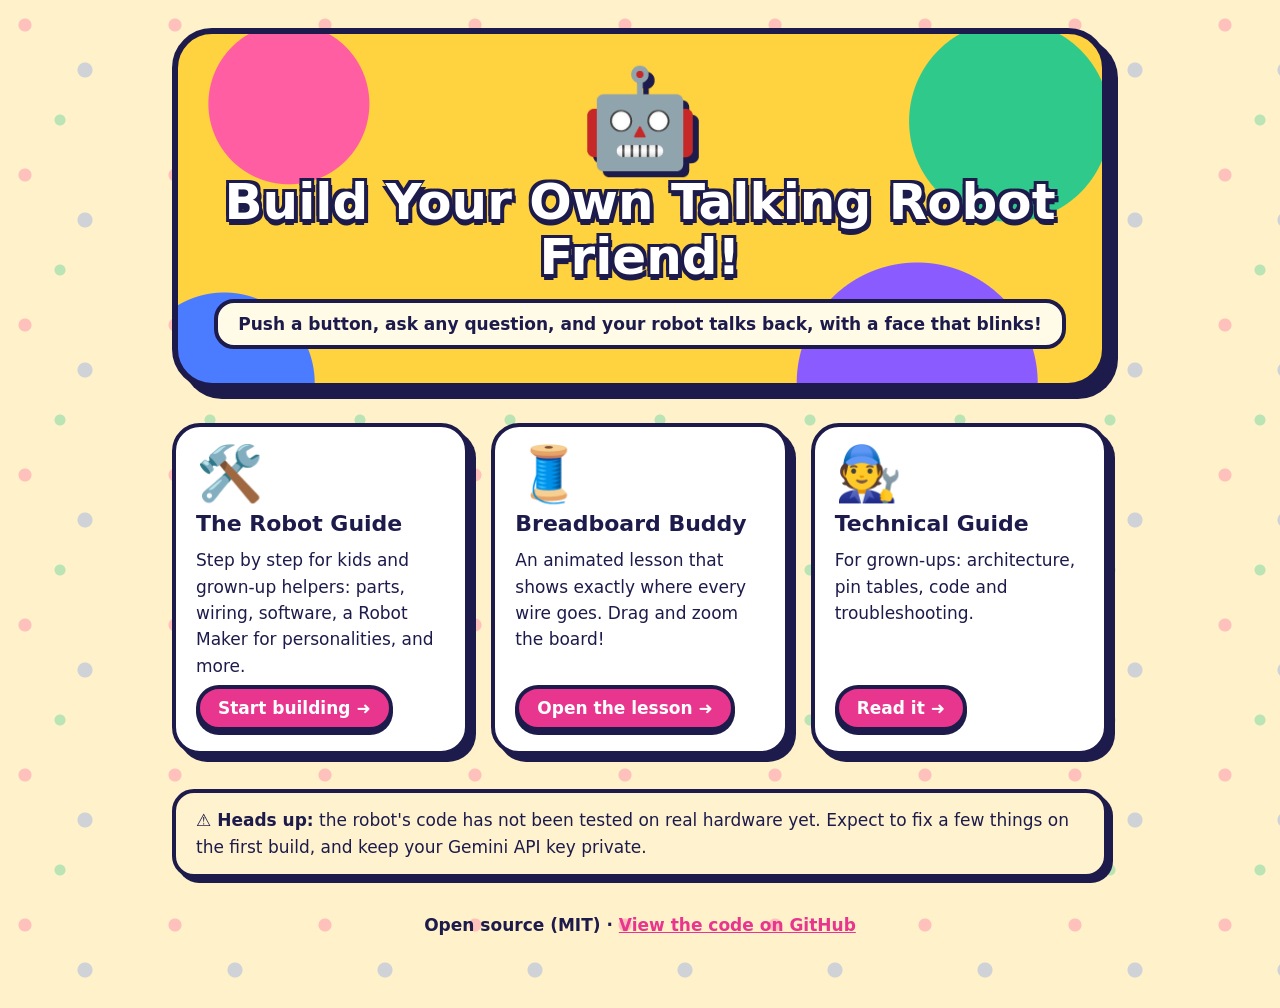
==== index.html @ 12add331 "Initial commit: AI Companion robot (ESP32-S3 + Gemini Live) with interactive guides" ====
<!DOCTYPE html>
<html lang="en">
<head>
<meta charset="utf-8">
<meta name="viewport" content="width=device-width, initial-scale=1">
<title>AI Companion Robot · Build a talking robot friend!</title>
<style>
:root{--ink:#1d1b4b;--sun:#ffd23f}
*{box-sizing:border-box}
body{margin:0;color:var(--ink);font:17px/1.55 "Arial Rounded MT Bold","Trebuchet MS",system-ui,sans-serif;background:#fff1c9;
 background-image:radial-gradient(circle at 25px 25px,#ff5fa255 6px,transparent 7px),radial-gradient(circle at 85px 70px,#4b7bff44 7px,transparent 8px),radial-gradient(circle at 60px 120px,#2fc98b55 5px,transparent 6px);background-size:150px 150px}
.wrap{max-width:980px;margin:0 auto;padding:28px 22px 70px}
.hero{text-align:center;padding:34px 24px;border:6px solid var(--ink);border-radius:40px;box-shadow:10px 10px 0 var(--ink);
 background:radial-gradient(circle at 12% 20%,#ff5fa2 0 80px,transparent 81px),radial-gradient(circle at 90% 25%,#2fc98b 0 100px,transparent 101px),radial-gradient(circle at 80% 100%,#8a5cff 0 120px,transparent 121px),radial-gradient(circle at 5% 100%,#4b7bff 0 90px,transparent 91px),var(--sun)}
.robot{font-size:96px;line-height:1.05;display:inline-block;filter:drop-shadow(6px 6px 0 var(--ink));animation:bob 2s ease-in-out infinite}
@keyframes bob{50%{transform:translateY(-12px) rotate(4deg)}}
h1{margin:6px 0;font-size:clamp(30px,5.5vw,50px);line-height:1.1;color:#fff;text-shadow:4px 4px 0 var(--ink),-3px -3px 0 var(--ink),3px -3px 0 var(--ink),-3px 3px 0 var(--ink),0 6px 0 var(--ink)}
.hero p{display:inline-block;background:#fffbe6;border:4px solid var(--ink);border-radius:20px;padding:8px 20px;margin:8px 0 0;font-weight:700}
.cards{display:grid;grid-template-columns:repeat(auto-fit,minmax(270px,1fr));gap:22px;margin:34px 0}
a.card{display:flex;flex-direction:column;gap:6px;text-decoration:none;color:var(--ink);background:#fff;border:4px solid var(--ink);border-radius:28px;box-shadow:7px 7px 0 var(--ink);padding:20px;transition:transform .15s}
a.card:hover{transform:translate(-3px,-6px) rotate(-1deg)}
a.card .ic{font-size:54px;line-height:1}
a.card h2{margin:0;font-size:22px}
a.card .go{margin-top:auto;align-self:flex-start;background:#e8358d;color:#fff;border:4px solid var(--ink);border-radius:99px;padding:6px 18px;font-weight:900;box-shadow:0 4px 0 var(--ink)}
.c1{background:#ffe0ef}.c2{background:#e3e9ff}.c3{background:#dcf8ea}
.note{background:#fff3cf;border:4px solid var(--ink);border-radius:22px;box-shadow:5px 5px 0 var(--ink);padding:14px 20px;margin:10px 0}
footer{text-align:center;margin-top:34px;font-weight:700}
footer a{color:#e8358d}
@media(prefers-reduced-motion:reduce){*{animation:none!important}}
</style>
</head>
<body>
<div class="wrap">
  <div class="hero">
    <div class="robot">🤖</div>
    <h1>Build Your Own Talking Robot Friend!</h1>
    <p>Push a button, ask any question, and your robot talks back, with a face that blinks!</p>
  </div>

  <div class="cards">
    <a class="card c1" href="guide-kids.html"><span class="ic">🛠️</span><h2>The Robot Guide</h2><span>Step by step for kids and grown-up helpers: parts, wiring, software, a Robot Maker for personalities, and more.</span><span class="go">Start building ➜</span></a>
    <a class="card c2" href="guide-breadboard.html"><span class="ic">🧵</span><h2>Breadboard Buddy</h2><span>An animated lesson that shows exactly where every wire goes. Drag and zoom the board!</span><span class="go">Open the lesson ➜</span></a>
    <a class="card c3" href="guide.html"><span class="ic">🧑‍🔧</span><h2>Technical Guide</h2><span>For grown-ups: architecture, pin tables, code and troubleshooting.</span><span class="go">Read it ➜</span></a>
  </div>

  <div class="note"><b>⚠️ Heads up:</b> the robot's code has not been tested on real hardware yet. Expect to fix a few things on the first build, and keep your Gemini API key private.</div>

  <footer>Open source (MIT) · <a href="https://github.com/Kukaratza/ai-companion-robot">View the code on GitHub</a></footer>
</div>
</body>
</html>
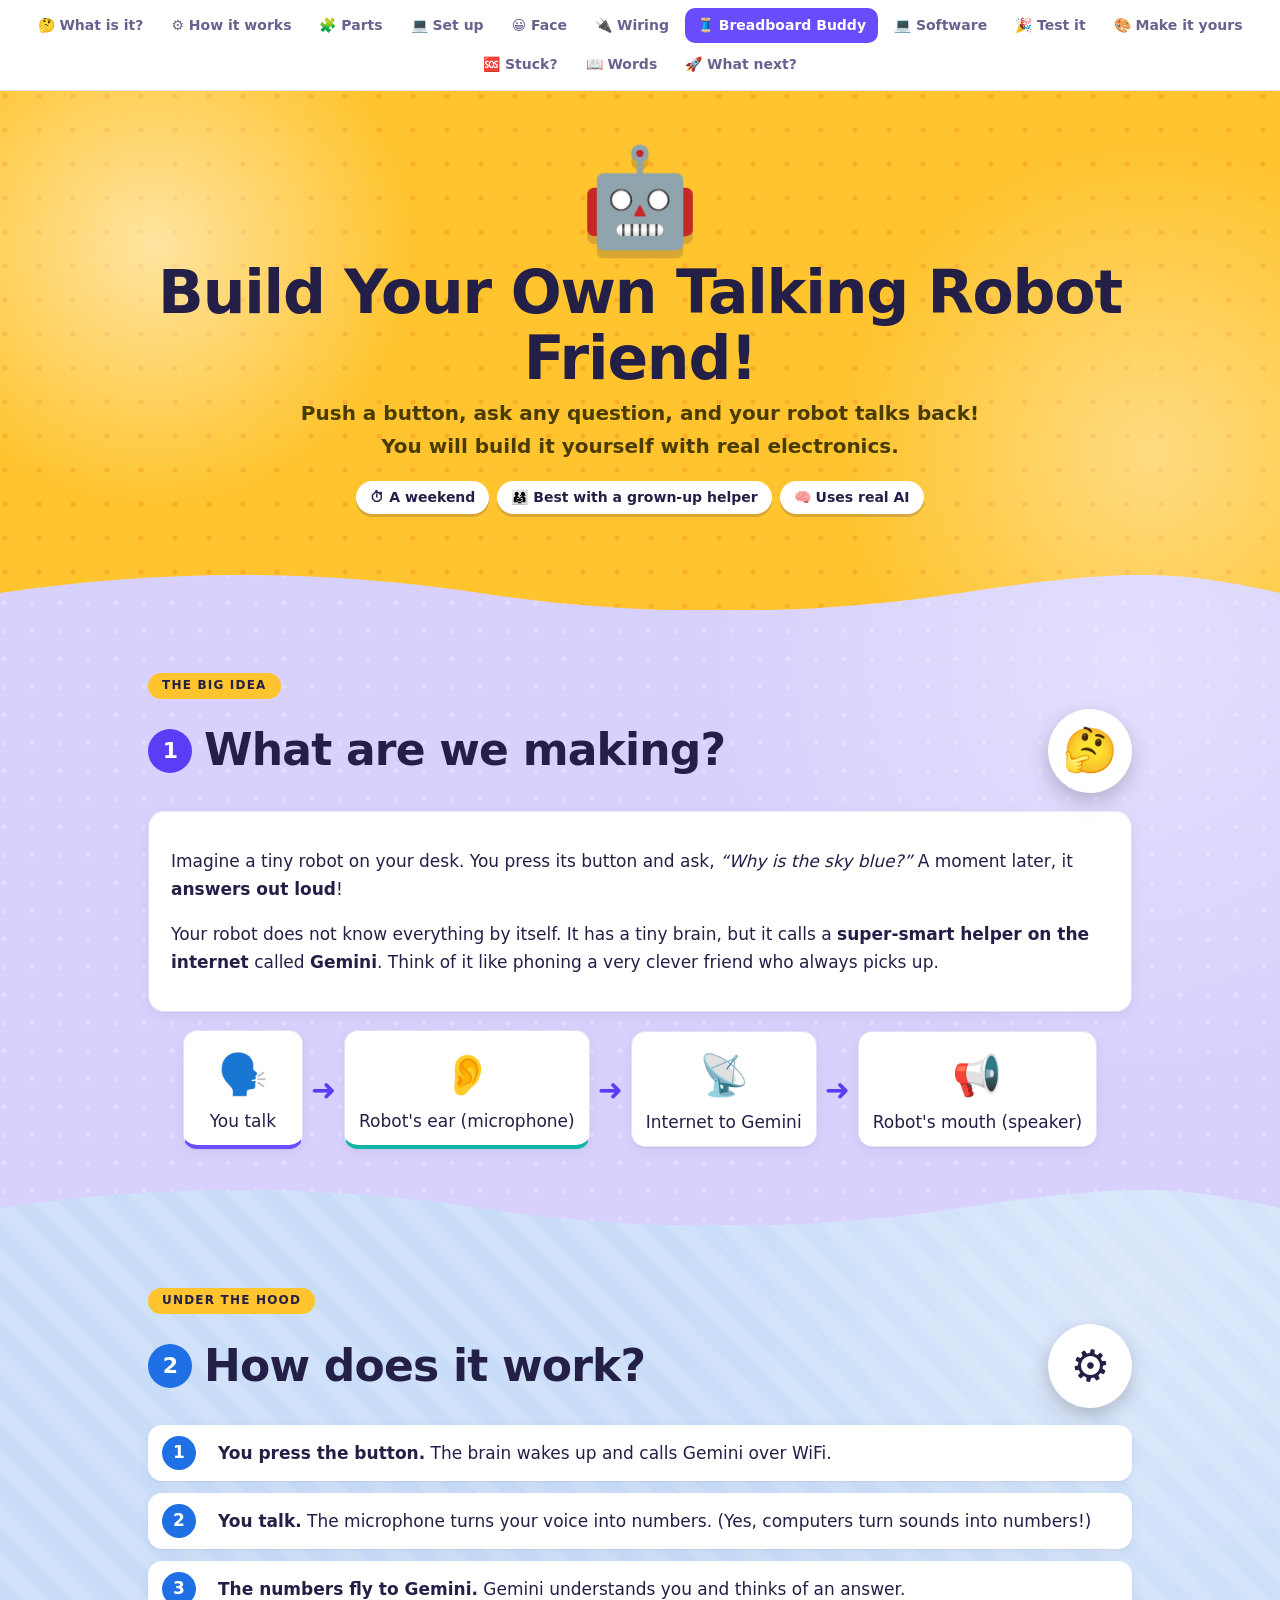
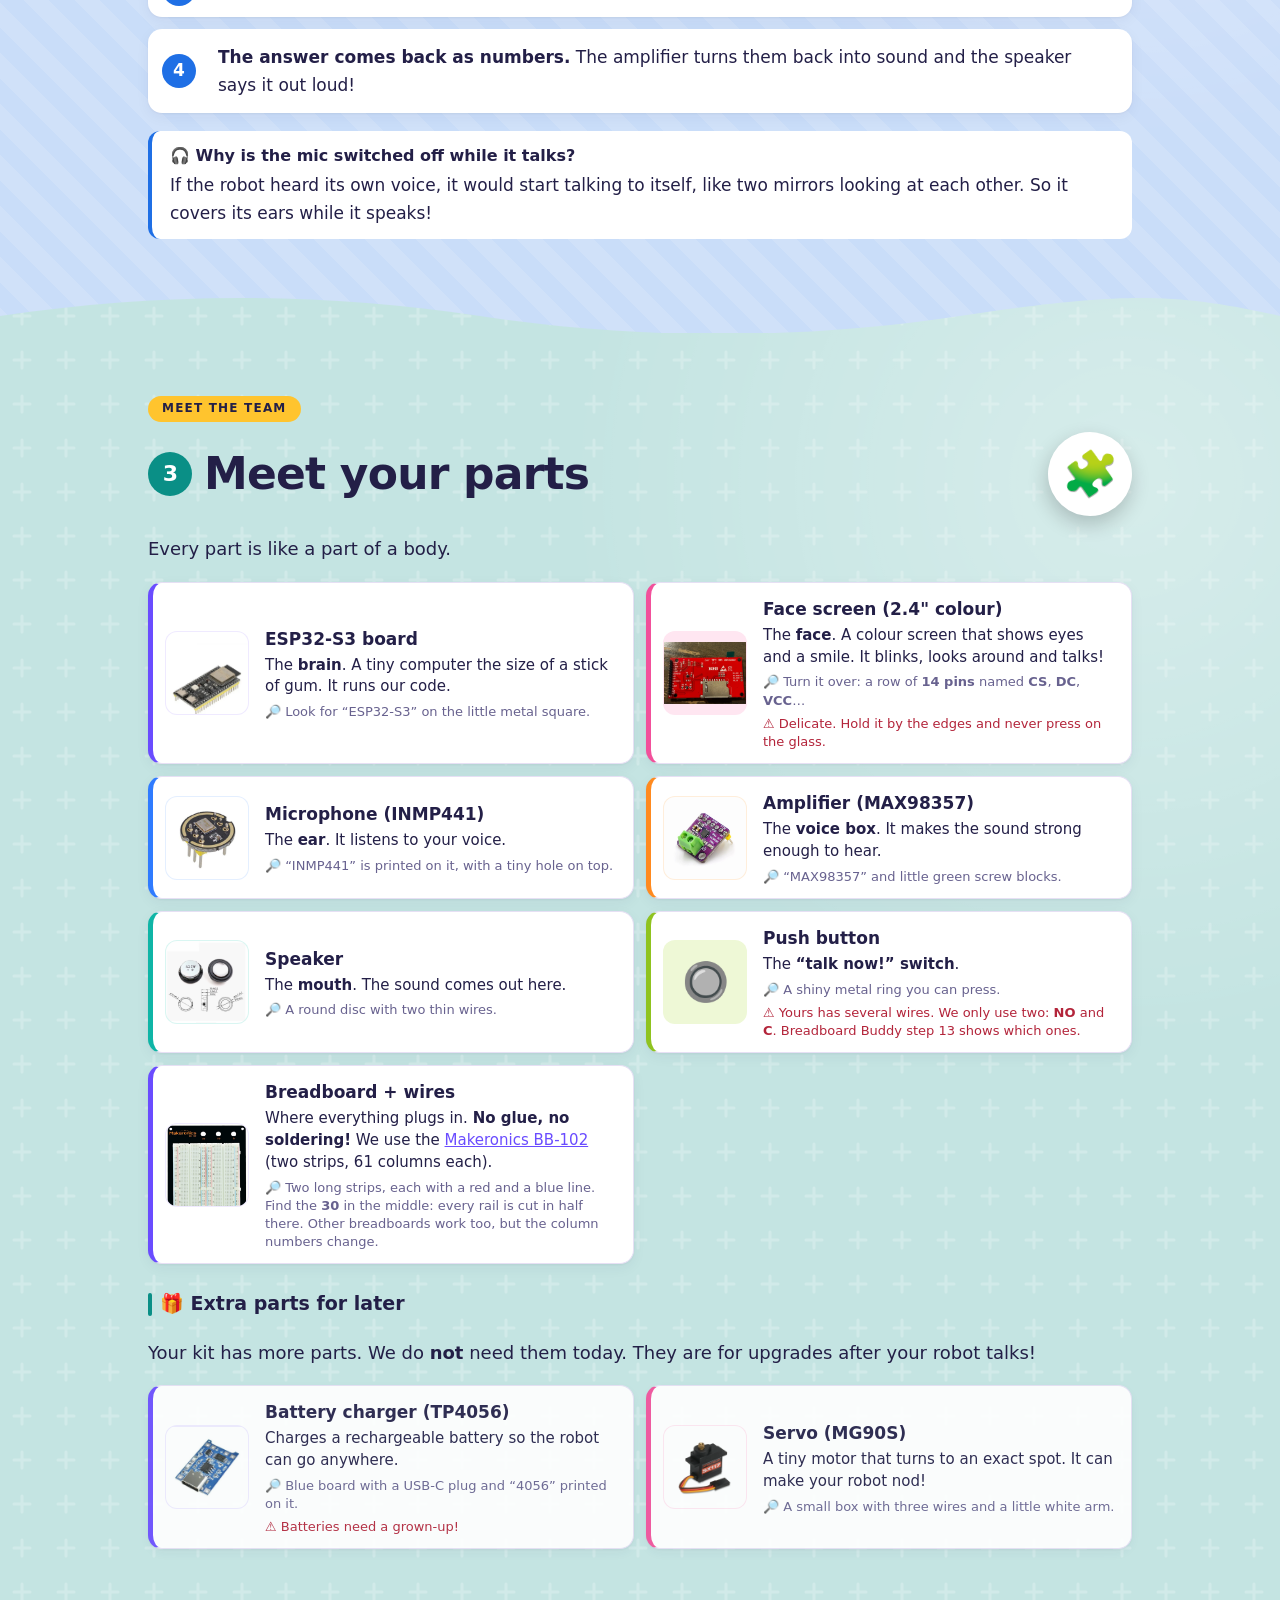
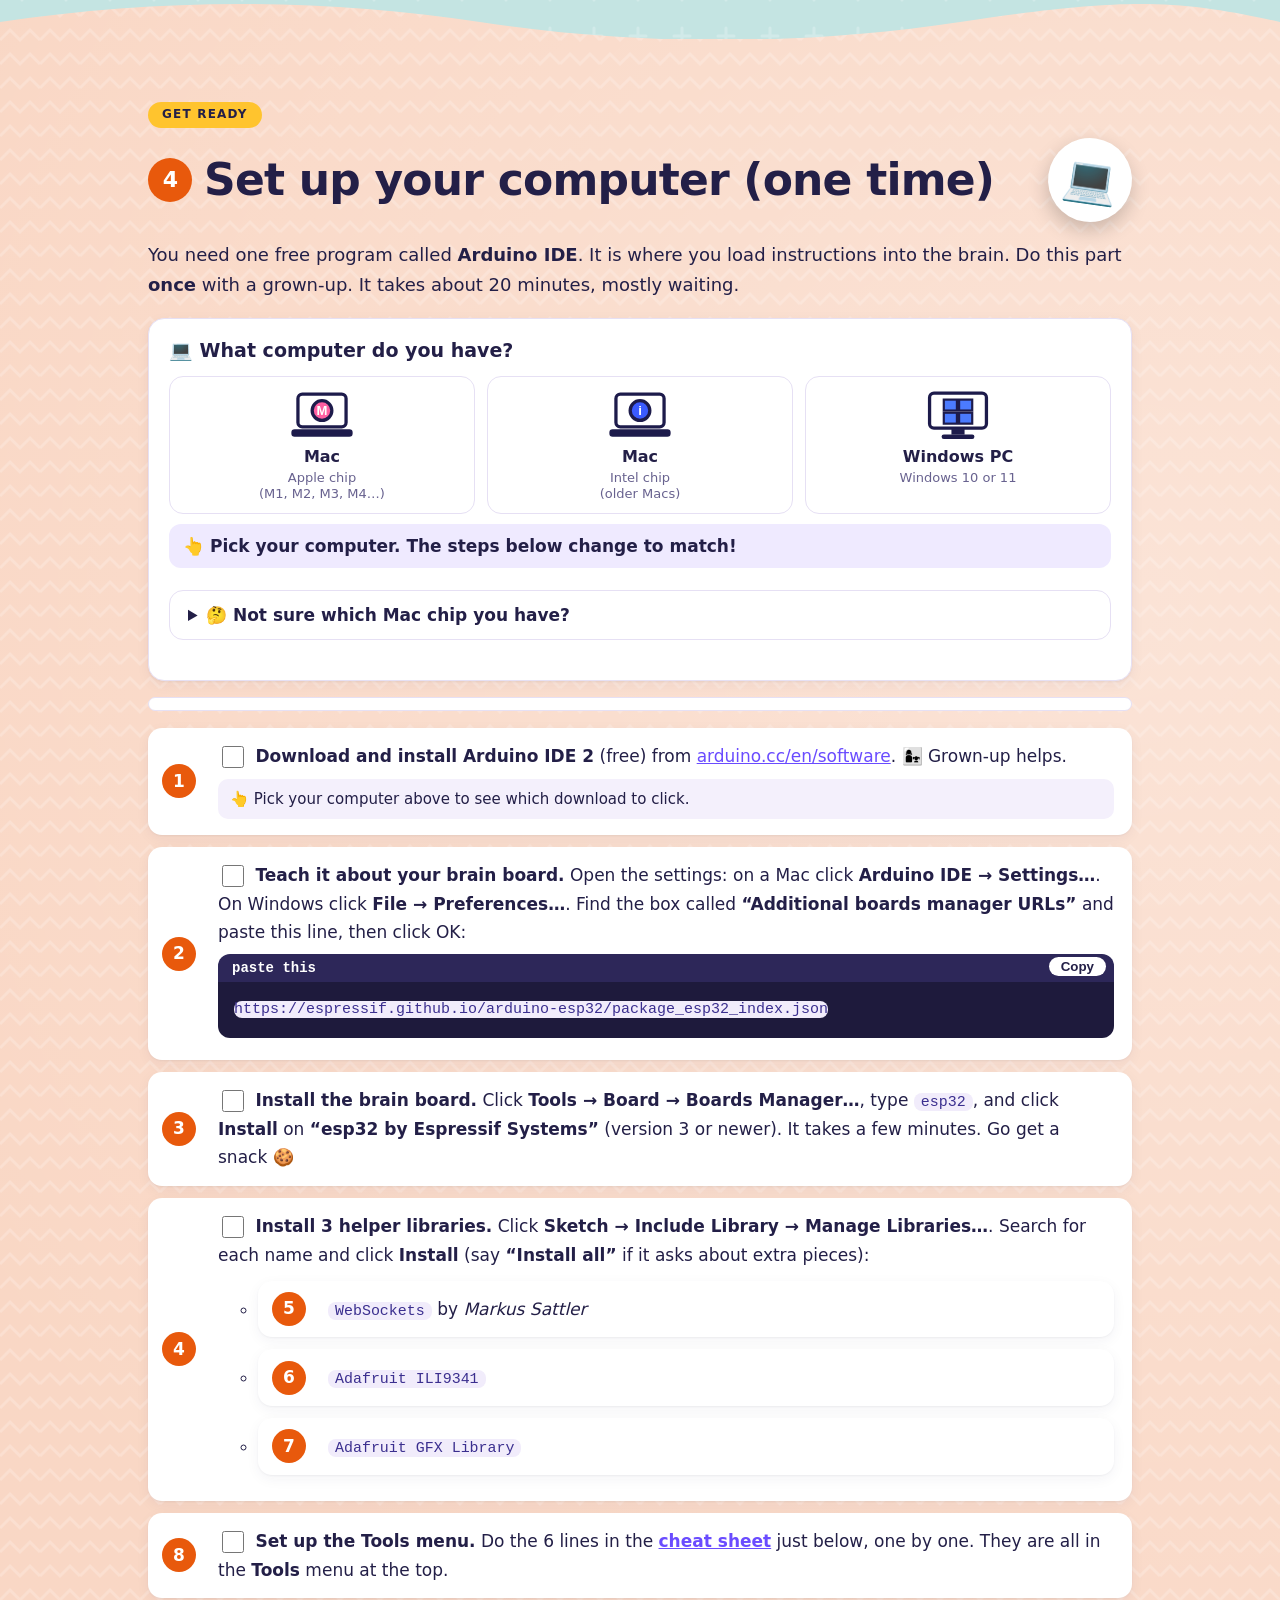
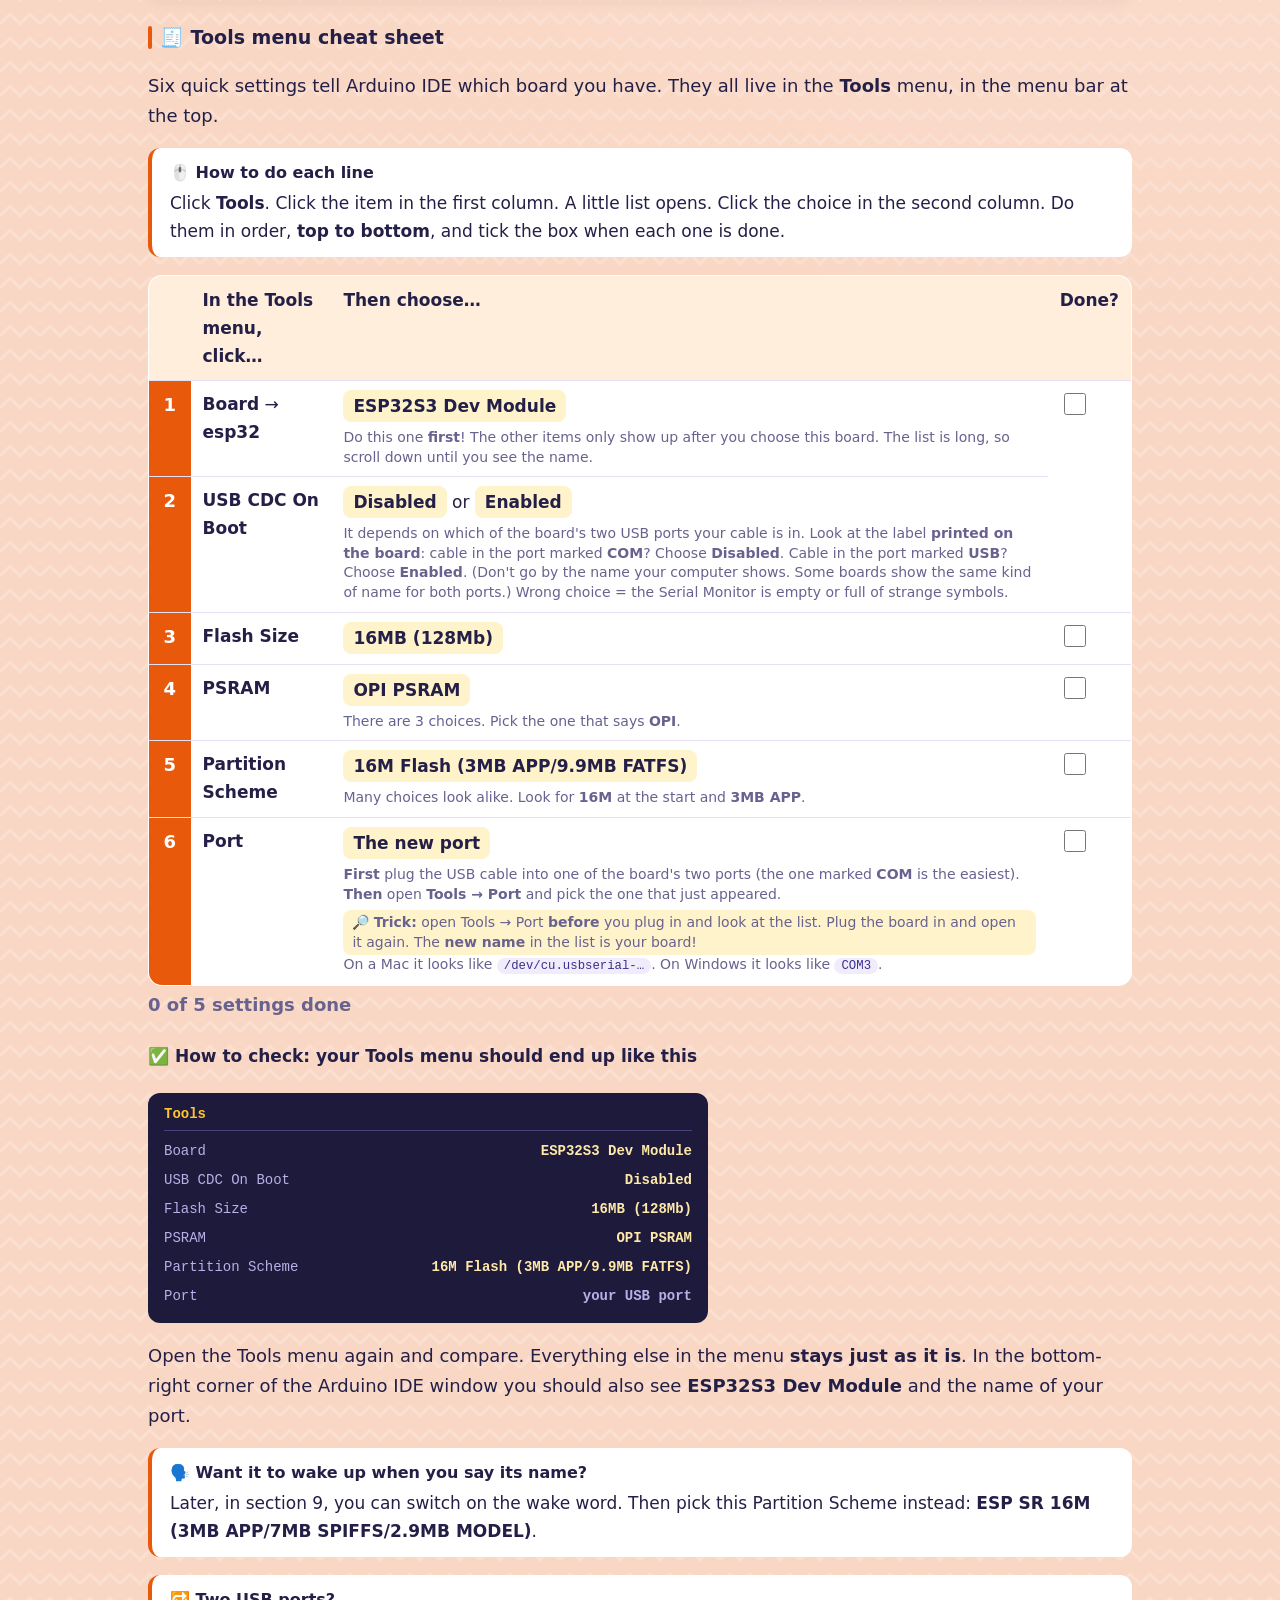
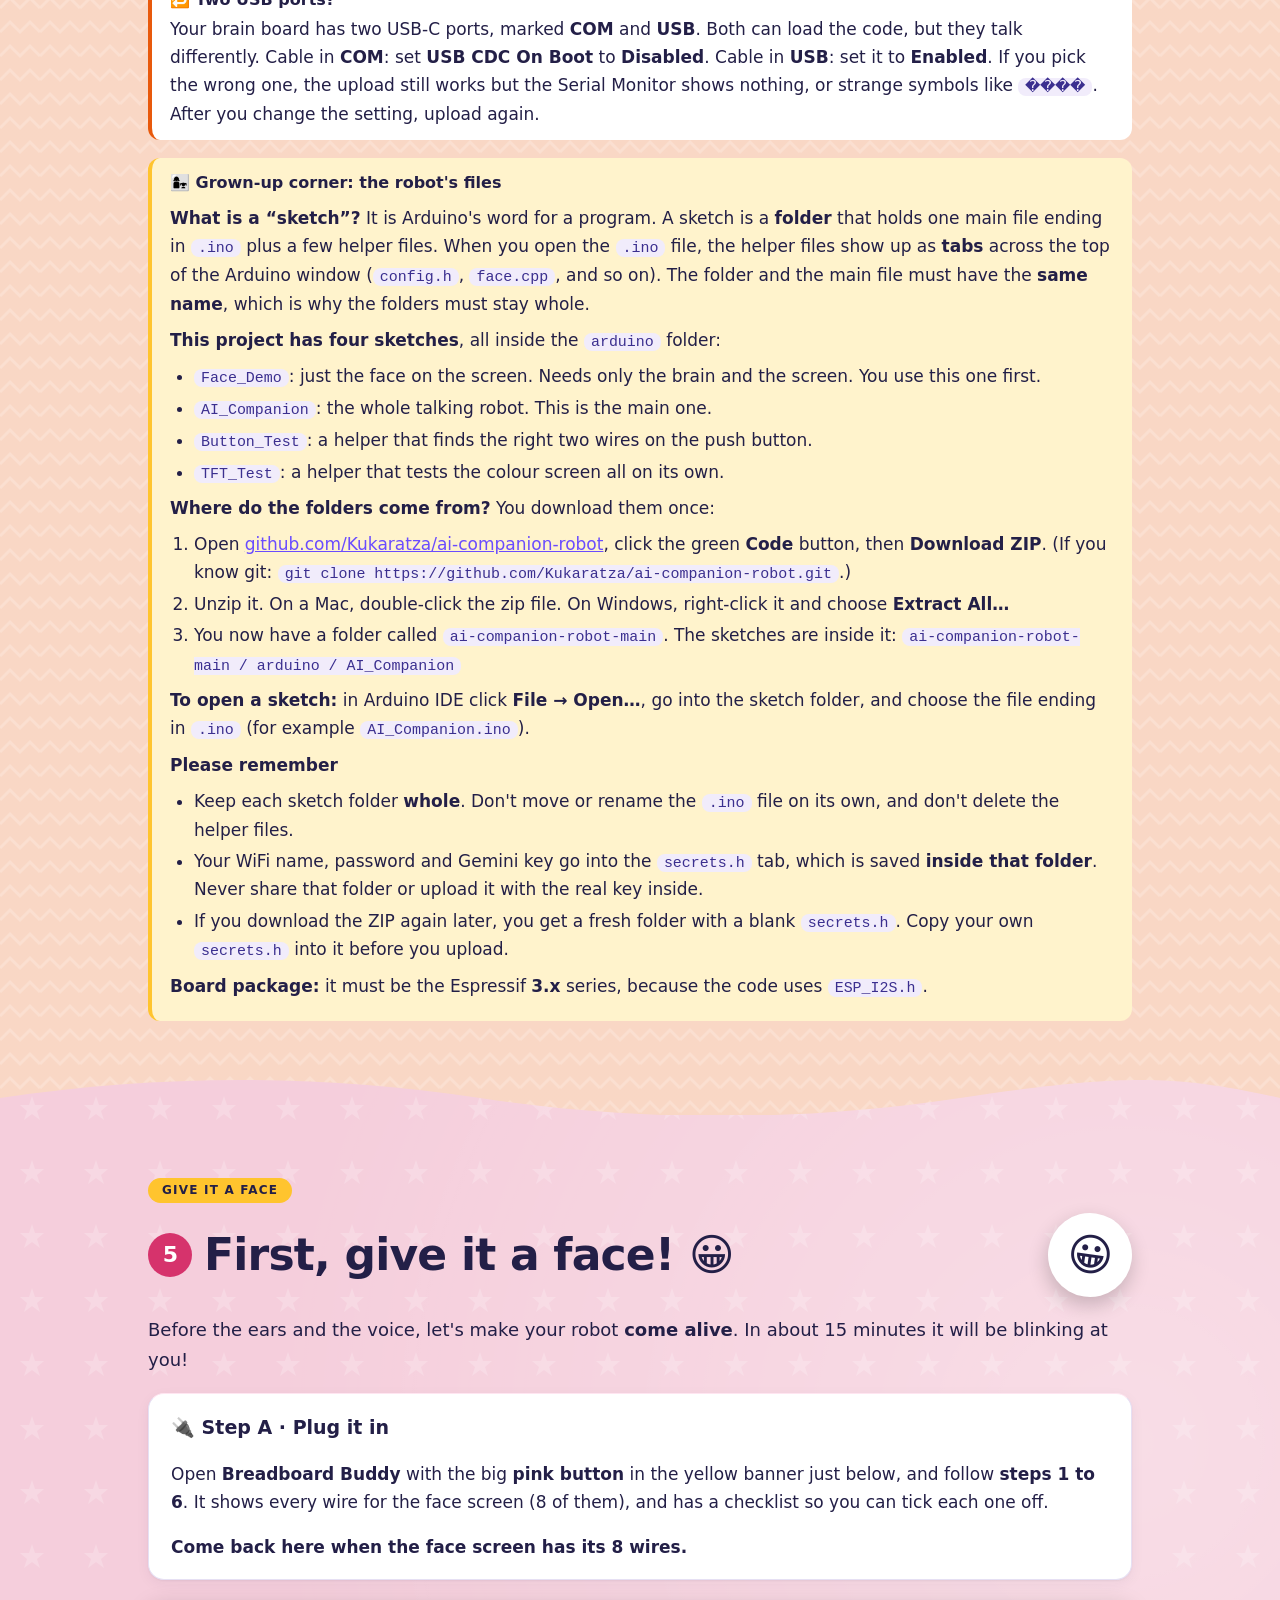
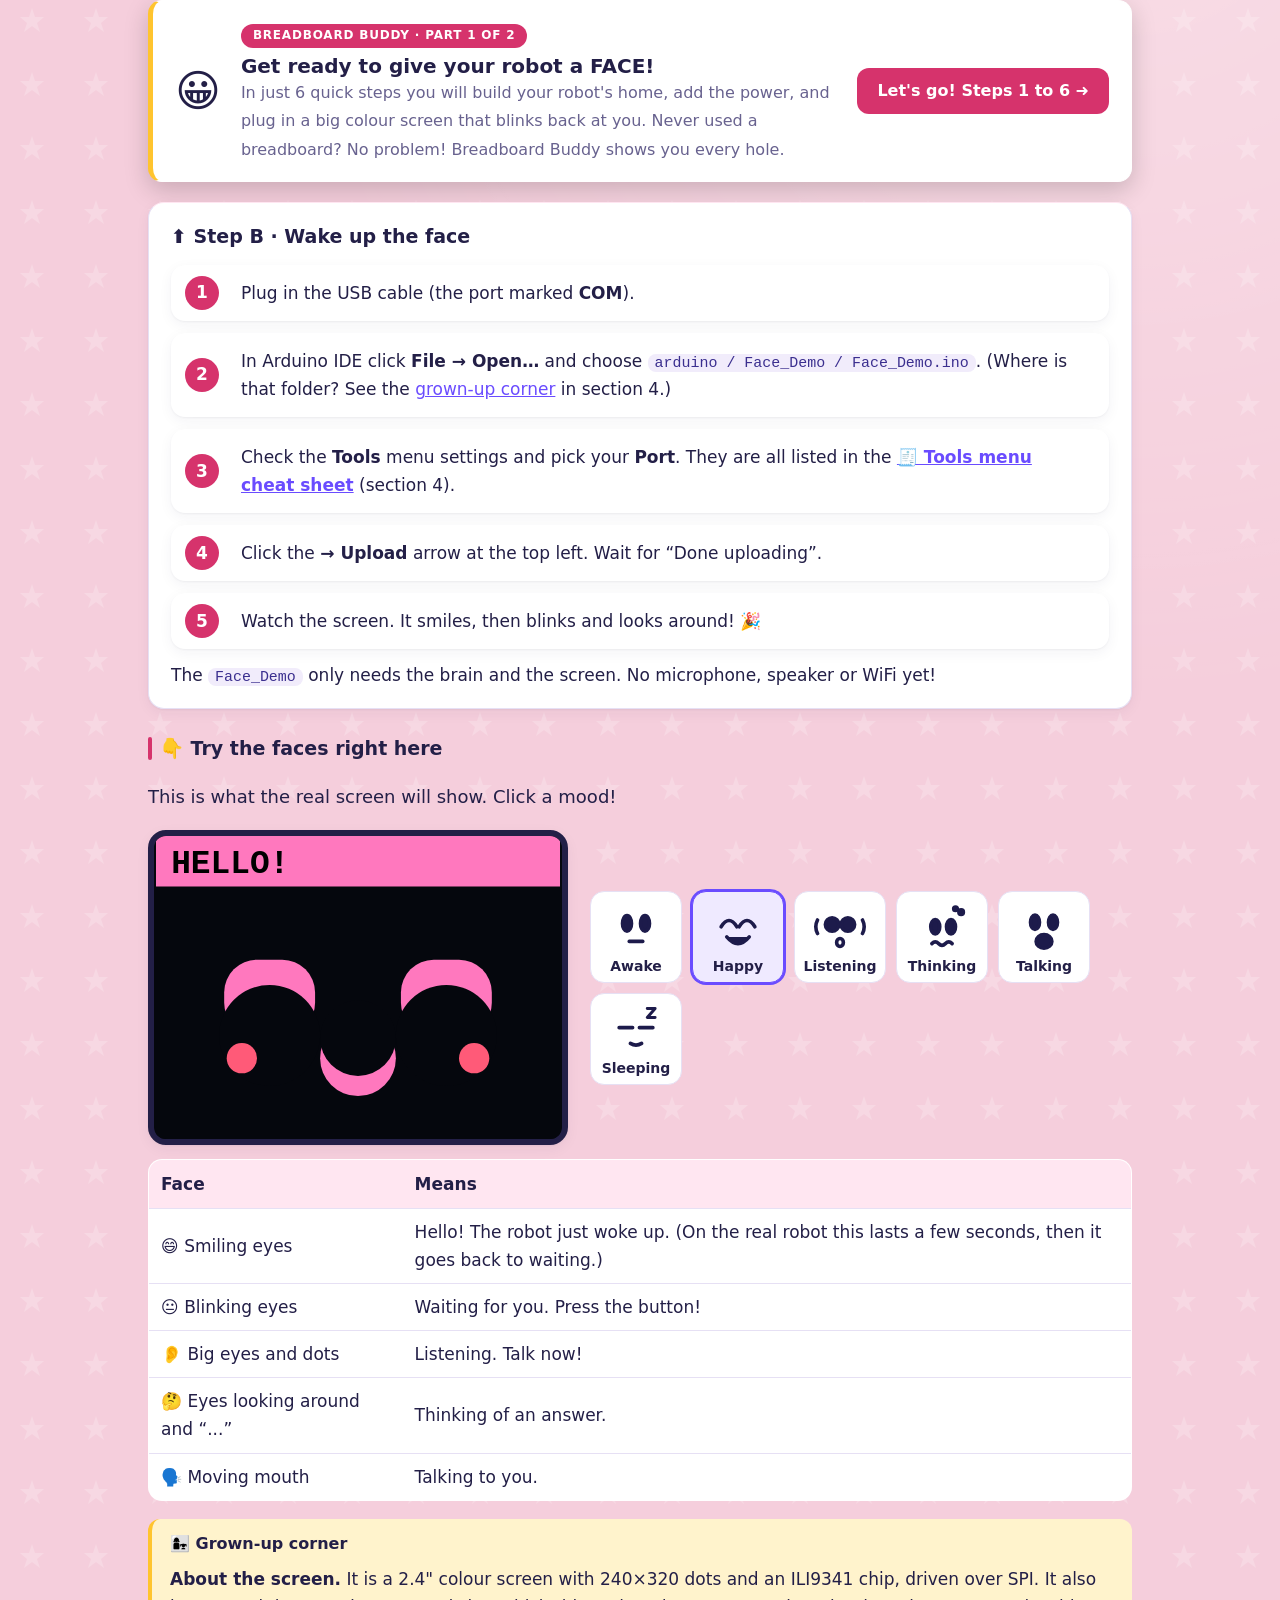
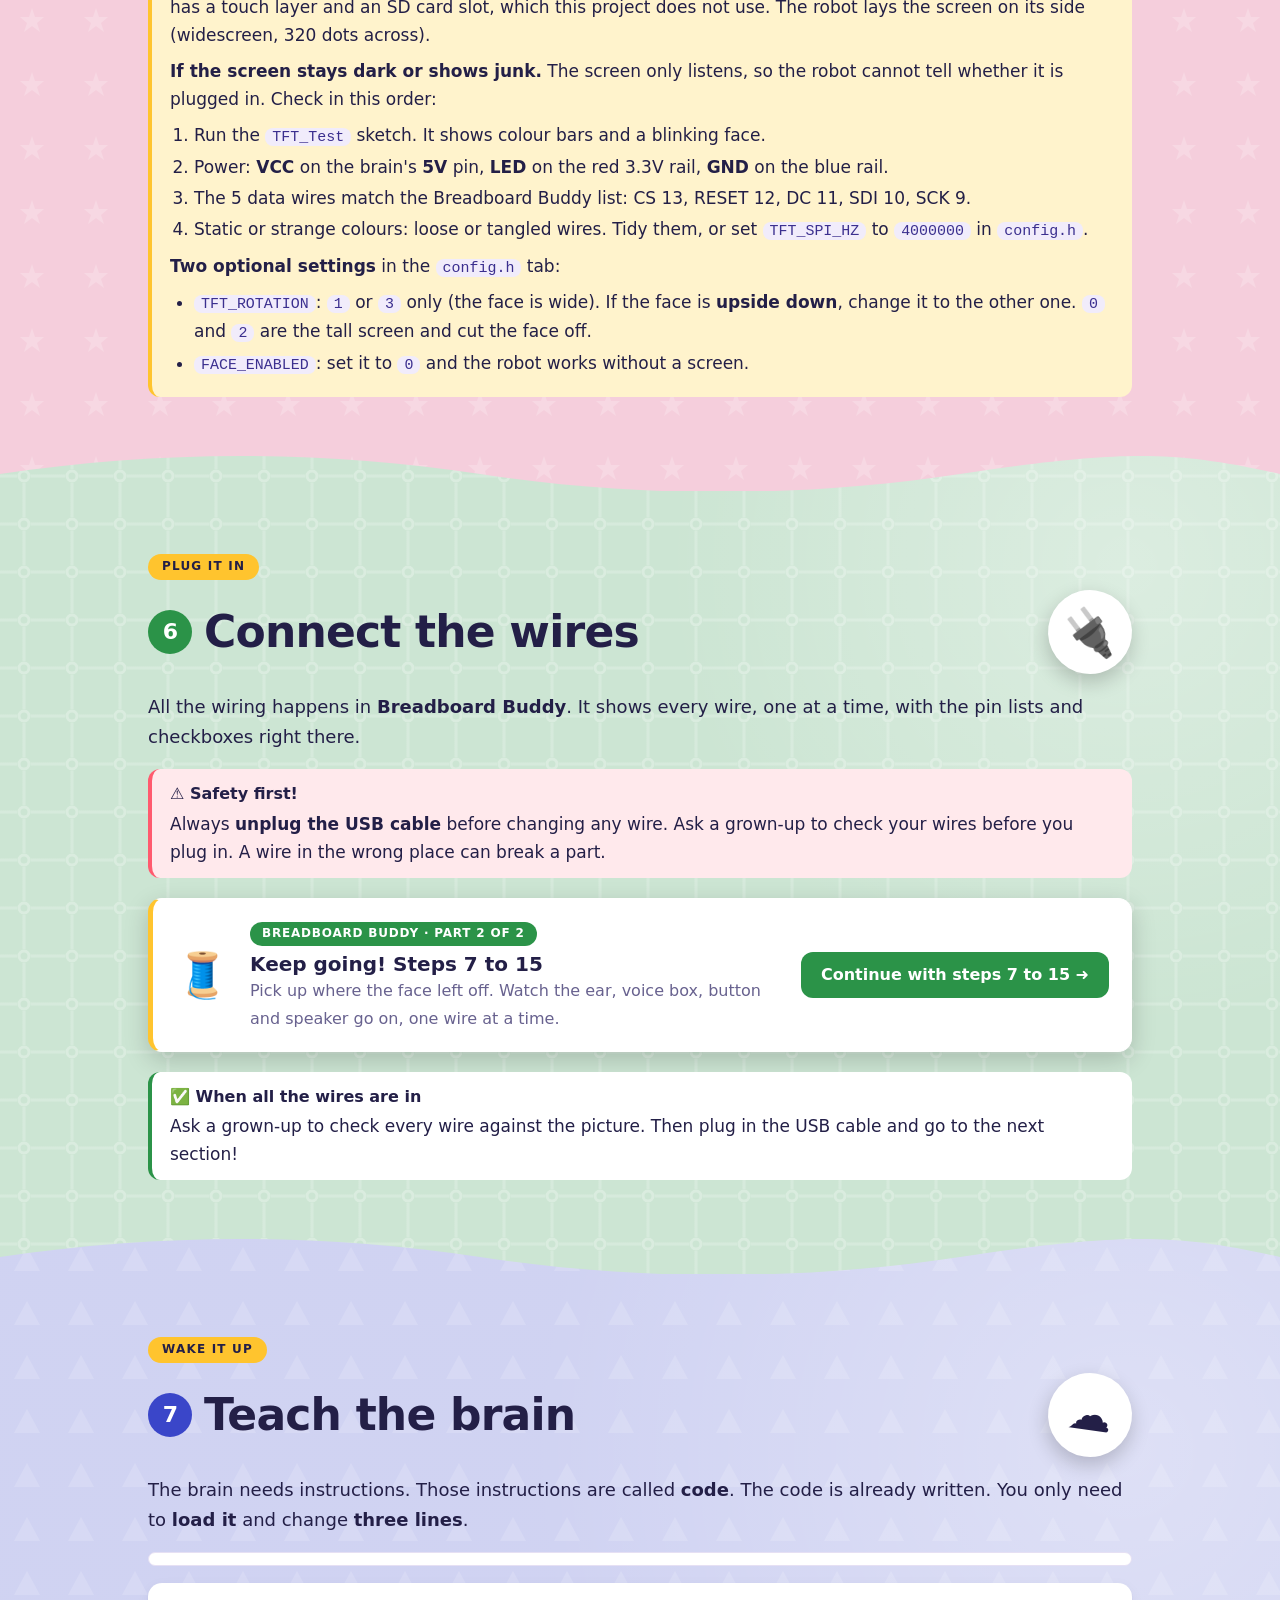
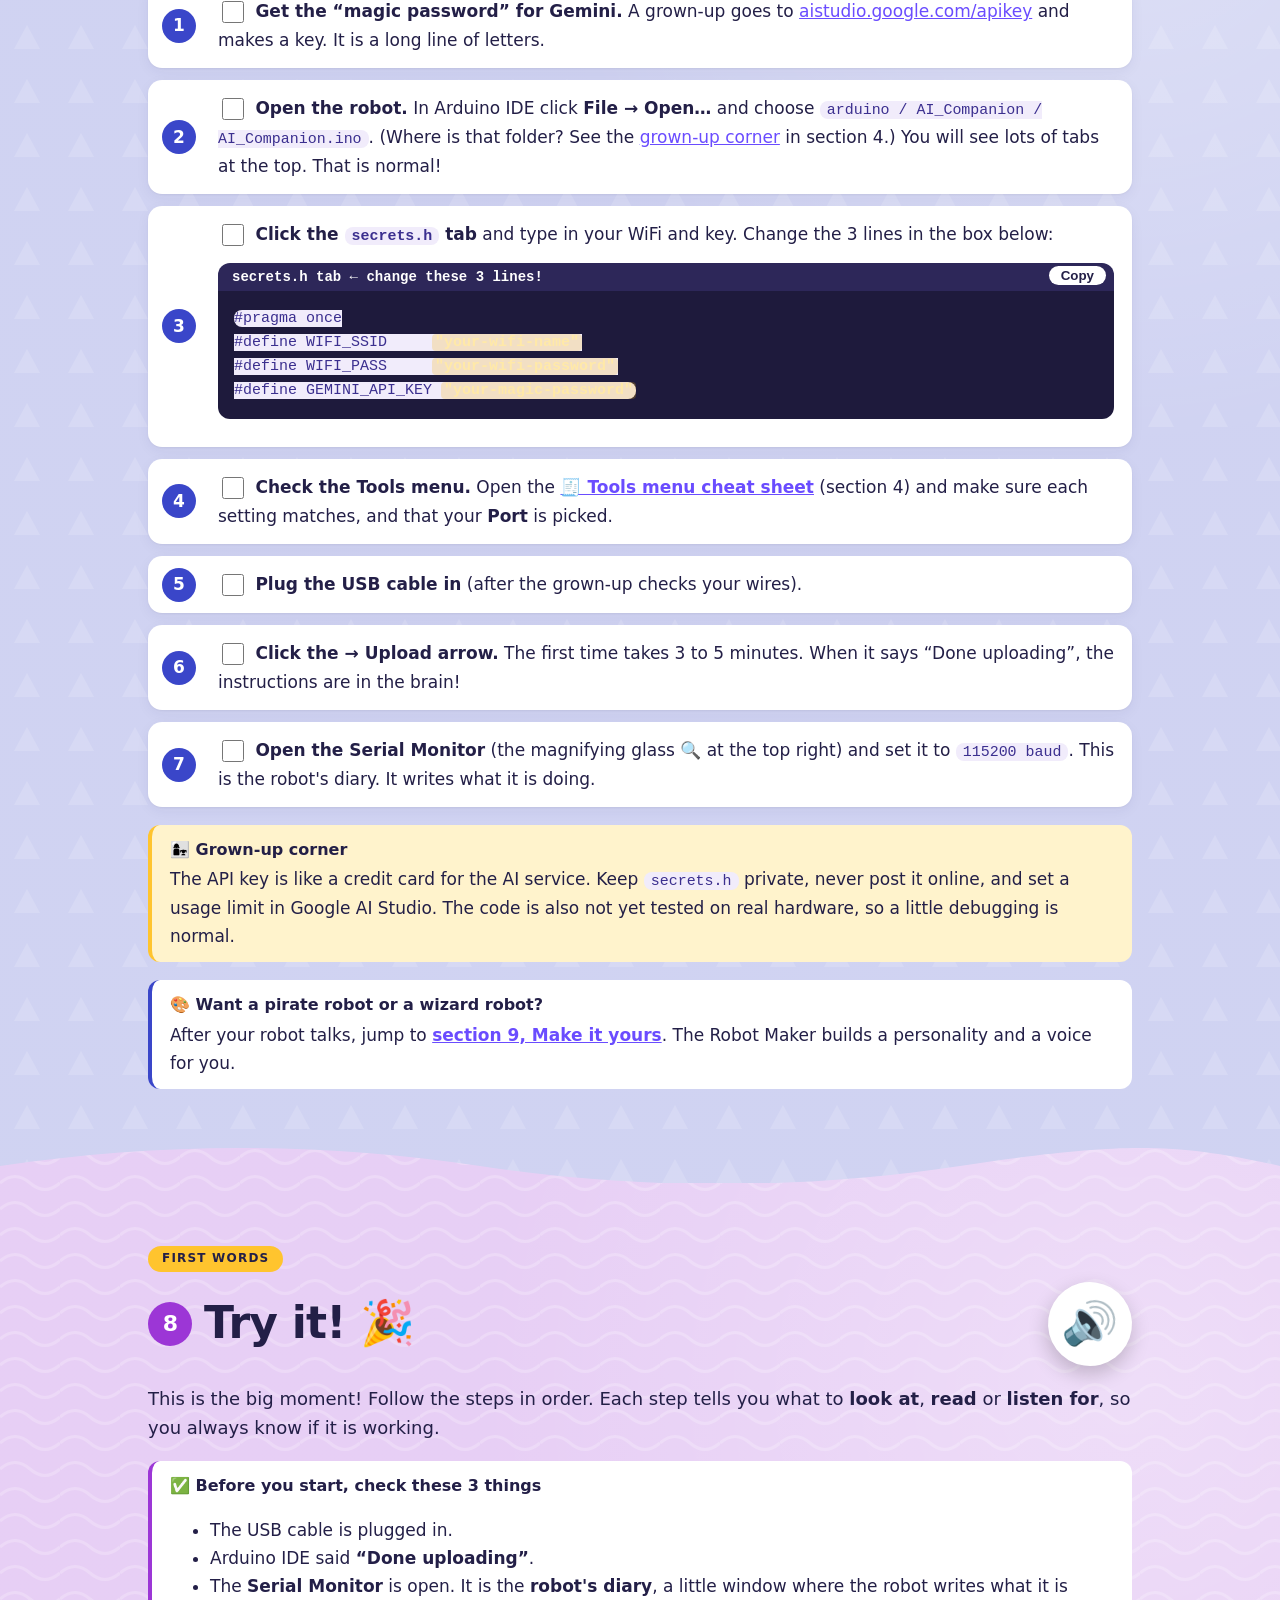
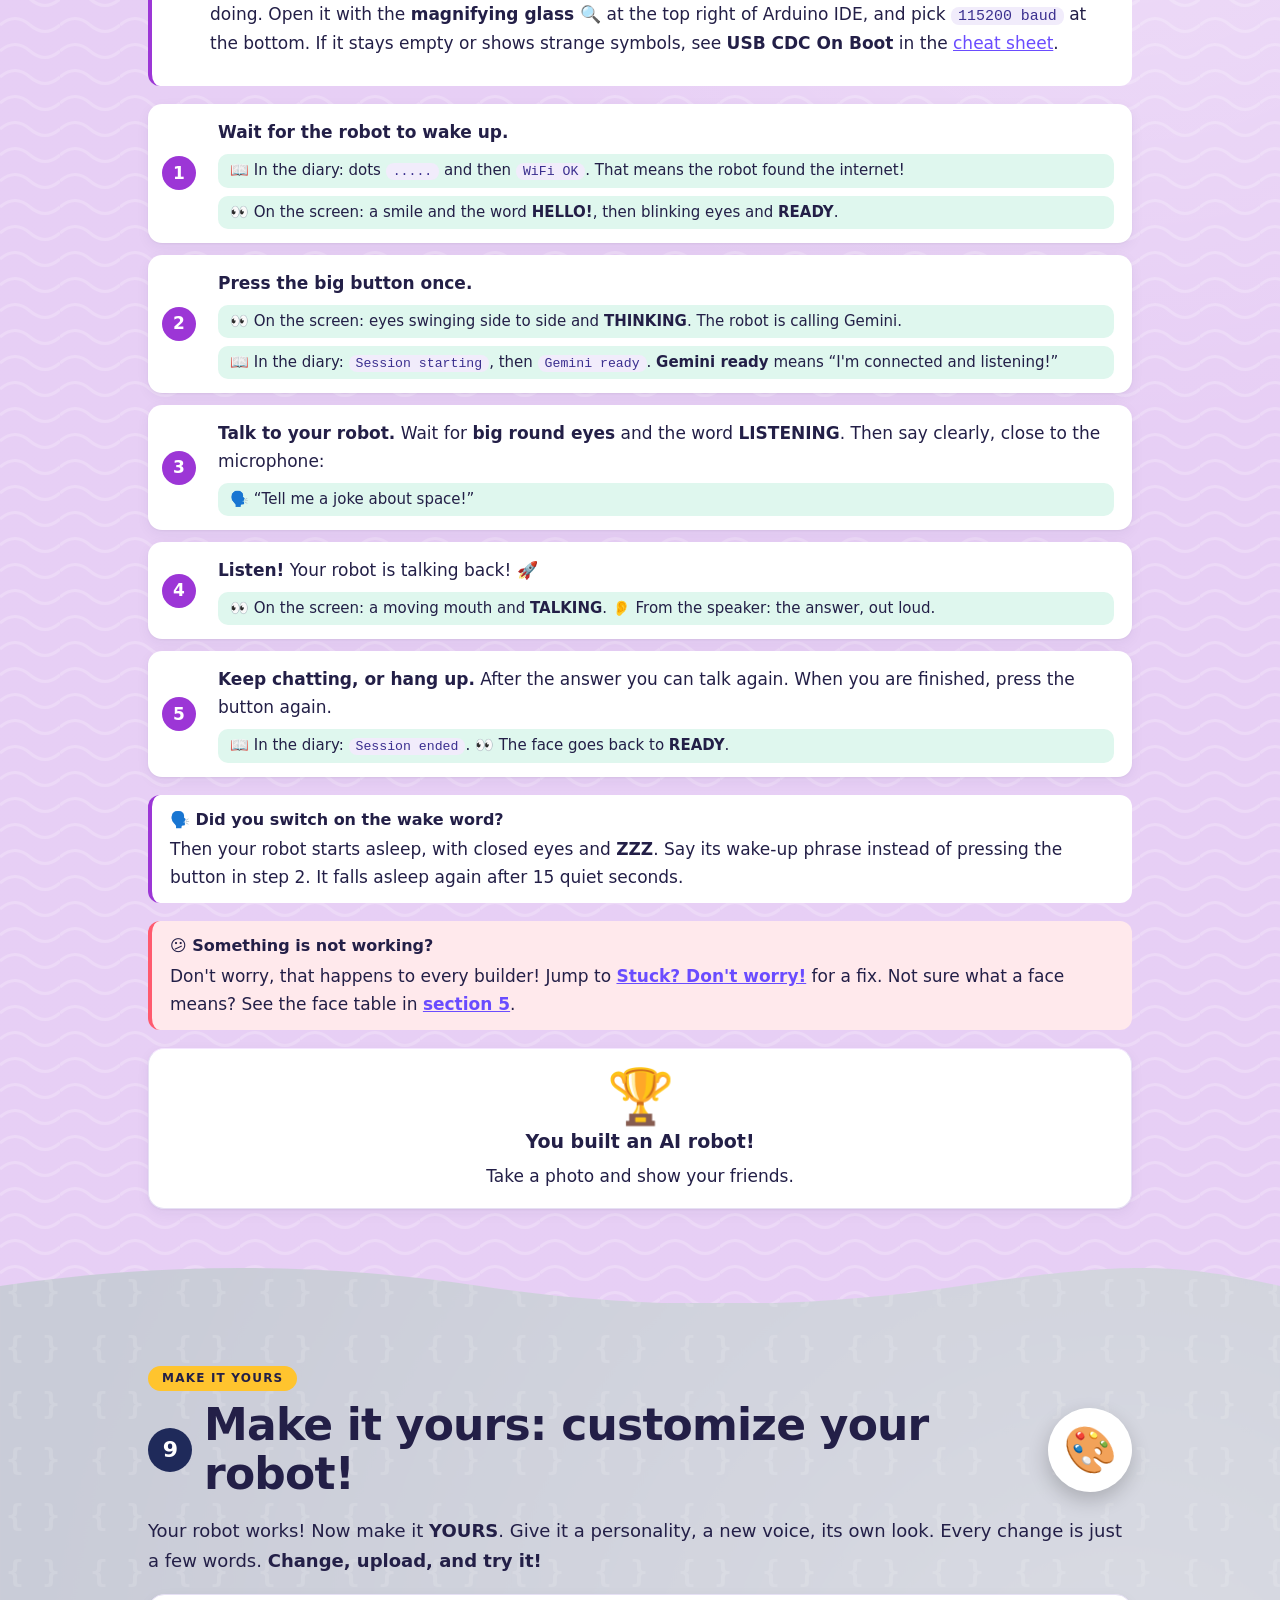
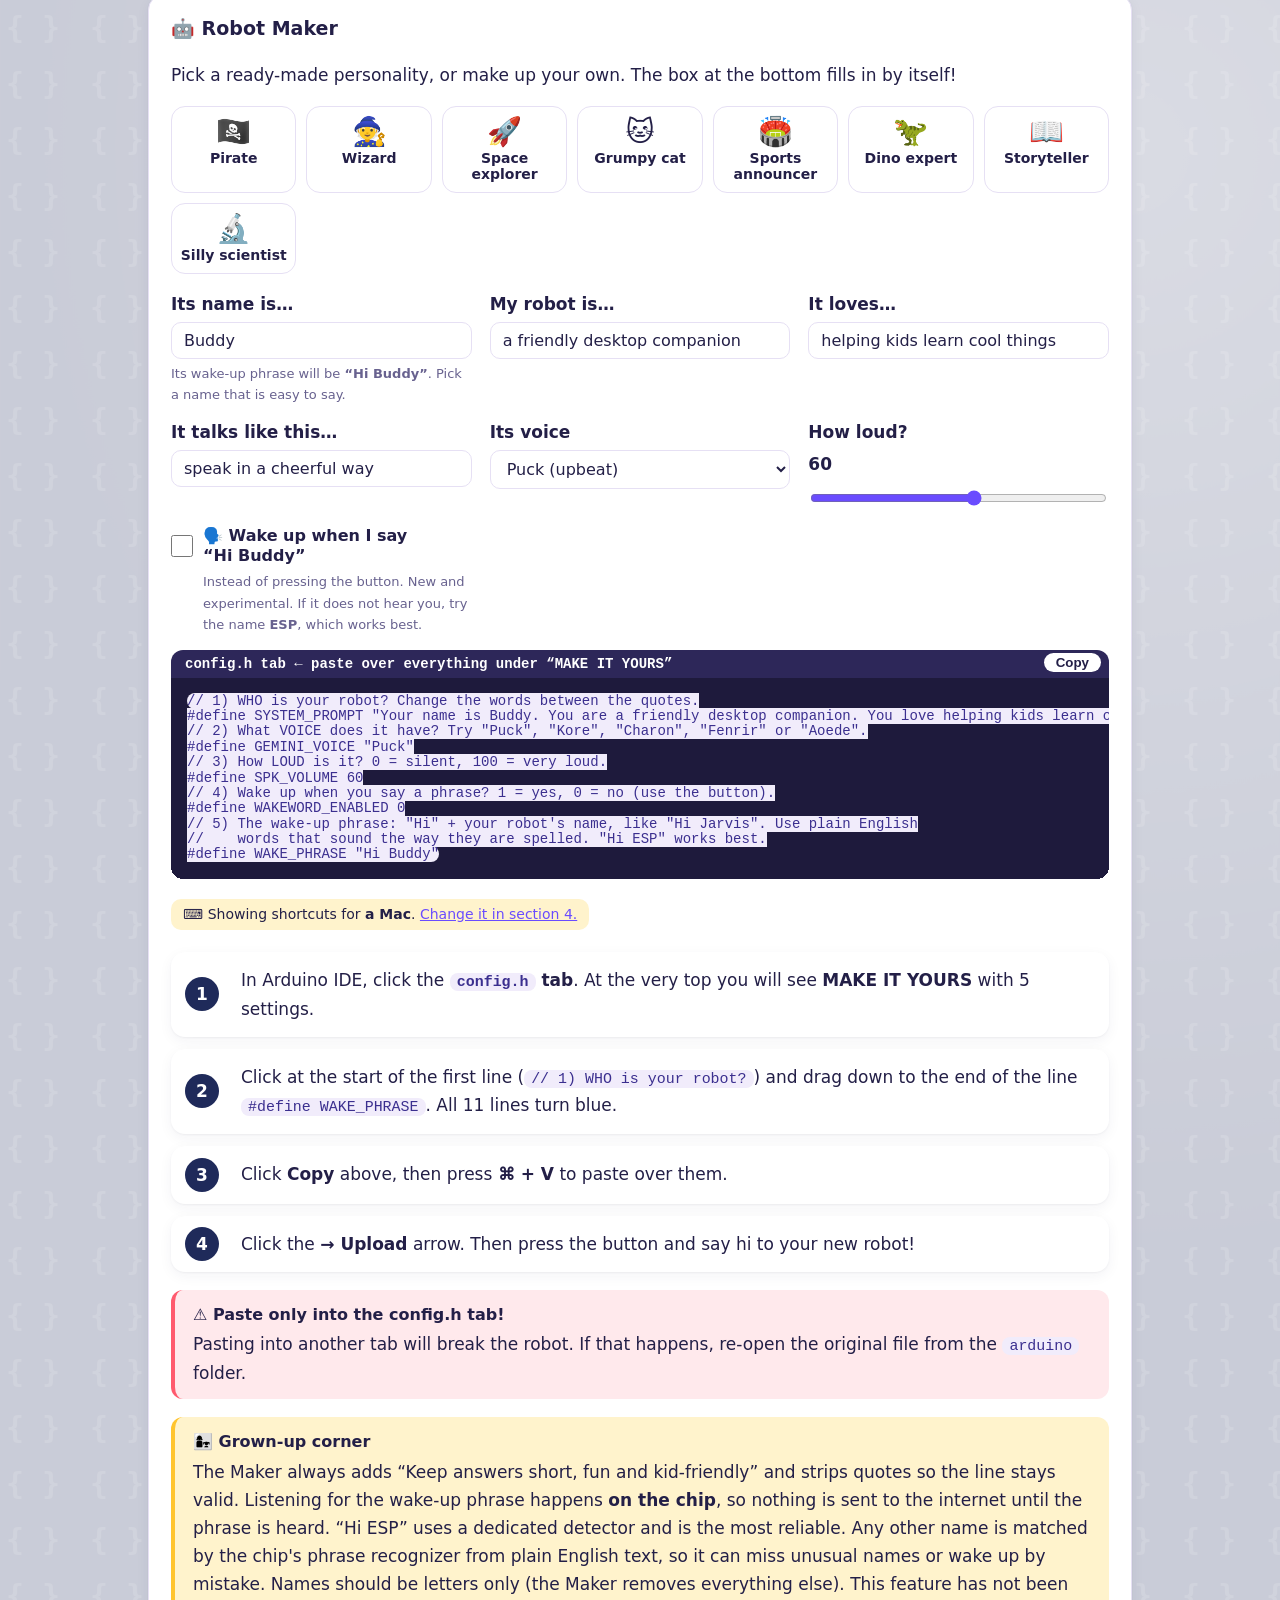
==== commit 2dc55ce7: "Redesign Robot Guide: colour bands per section, compact parts, index redirects to guide" ====
--- a/index.html
+++ b/index.html
@@ -3,49 +3,12 @@
 <head>
 <meta charset="utf-8">
 <meta name="viewport" content="width=device-width, initial-scale=1">
-<title>AI Companion Robot · Build a talking robot friend!</title>
-<style>
-:root{--ink:#1d1b4b;--sun:#ffd23f}
-*{box-sizing:border-box}
-body{margin:0;color:var(--ink);font:17px/1.55 "Arial Rounded MT Bold","Trebuchet MS",system-ui,sans-serif;background:#fff1c9;
- background-image:radial-gradient(circle at 25px 25px,#ff5fa255 6px,transparent 7px),radial-gradient(circle at 85px 70px,#4b7bff44 7px,transparent 8px),radial-gradient(circle at 60px 120px,#2fc98b55 5px,transparent 6px);background-size:150px 150px}
-.wrap{max-width:980px;margin:0 auto;padding:28px 22px 70px}
-.hero{text-align:center;padding:34px 24px;border:6px solid var(--ink);border-radius:40px;box-shadow:10px 10px 0 var(--ink);
- background:radial-gradient(circle at 12% 20%,#ff5fa2 0 80px,transparent 81px),radial-gradient(circle at 90% 25%,#2fc98b 0 100px,transparent 101px),radial-gradient(circle at 80% 100%,#8a5cff 0 120px,transparent 121px),radial-gradient(circle at 5% 100%,#4b7bff 0 90px,transparent 91px),var(--sun)}
-.robot{font-size:96px;line-height:1.05;display:inline-block;filter:drop-shadow(6px 6px 0 var(--ink));animation:bob 2s ease-in-out infinite}
-@keyframes bob{50%{transform:translateY(-12px) rotate(4deg)}}
-h1{margin:6px 0;font-size:clamp(30px,5.5vw,50px);line-height:1.1;color:#fff;text-shadow:4px 4px 0 var(--ink),-3px -3px 0 var(--ink),3px -3px 0 var(--ink),-3px 3px 0 var(--ink),0 6px 0 var(--ink)}
-.hero p{display:inline-block;background:#fffbe6;border:4px solid var(--ink);border-radius:20px;padding:8px 20px;margin:8px 0 0;font-weight:700}
-.cards{display:grid;grid-template-columns:repeat(auto-fit,minmax(270px,1fr));gap:22px;margin:34px 0}
-a.card{display:flex;flex-direction:column;gap:6px;text-decoration:none;color:var(--ink);background:#fff;border:4px solid var(--ink);border-radius:28px;box-shadow:7px 7px 0 var(--ink);padding:20px;transition:transform .15s}
-a.card:hover{transform:translate(-3px,-6px) rotate(-1deg)}
-a.card .ic{font-size:54px;line-height:1}
-a.card h2{margin:0;font-size:22px}
-a.card .go{margin-top:auto;align-self:flex-start;background:#e8358d;color:#fff;border:4px solid var(--ink);border-radius:99px;padding:6px 18px;font-weight:900;box-shadow:0 4px 0 var(--ink)}
-.c1{background:#ffe0ef}.c2{background:#e3e9ff}.c3{background:#dcf8ea}
-.note{background:#fff3cf;border:4px solid var(--ink);border-radius:22px;box-shadow:5px 5px 0 var(--ink);padding:14px 20px;margin:10px 0}
-footer{text-align:center;margin-top:34px;font-weight:700}
-footer a{color:#e8358d}
-@media(prefers-reduced-motion:reduce){*{animation:none!important}}
-</style>
+<title>Build Your Own Talking Robot Friend!</title>
+<meta http-equiv="refresh" content="0; url=guide-kids.html">
+<link rel="canonical" href="guide-kids.html">
+<script>location.replace("guide-kids.html"+location.hash);</script>
 </head>
 <body>
-<div class="wrap">
-  <div class="hero">
-    <div class="robot">🤖</div>
-    <h1>Build Your Own Talking Robot Friend!</h1>
-    <p>Push a button, ask any question, and your robot talks back, with a face that blinks!</p>
-  </div>
-
-  <div class="cards">
-    <a class="card c1" href="guide-kids.html"><span class="ic">🛠️</span><h2>The Robot Guide</h2><span>Step by step for kids and grown-up helpers: parts, wiring, software, a Robot Maker for personalities, and more.</span><span class="go">Start building ➜</span></a>
-    <a class="card c2" href="guide-breadboard.html"><span class="ic">🧵</span><h2>Breadboard Buddy</h2><span>An animated lesson that shows exactly where every wire goes. Drag and zoom the board!</span><span class="go">Open the lesson ➜</span></a>
-    <a class="card c3" href="guide.html"><span class="ic">🧑‍🔧</span><h2>Technical Guide</h2><span>For grown-ups: architecture, pin tables, code and troubleshooting.</span><span class="go">Read it ➜</span></a>
-  </div>
-
-  <div class="note"><b>⚠️ Heads up:</b> the robot's code has not been tested on real hardware yet. Expect to fix a few things on the first build, and keep your Gemini API key private.</div>
-
-  <footer>Open source (MIT) · <a href="https://github.com/Kukaratza/ai-companion-robot">View the code on GitHub</a></footer>
-</div>
+<p>Opening the Robot Guide… <a href="guide-kids.html">Click here if nothing happens.</a></p>
 </body>
 </html>
